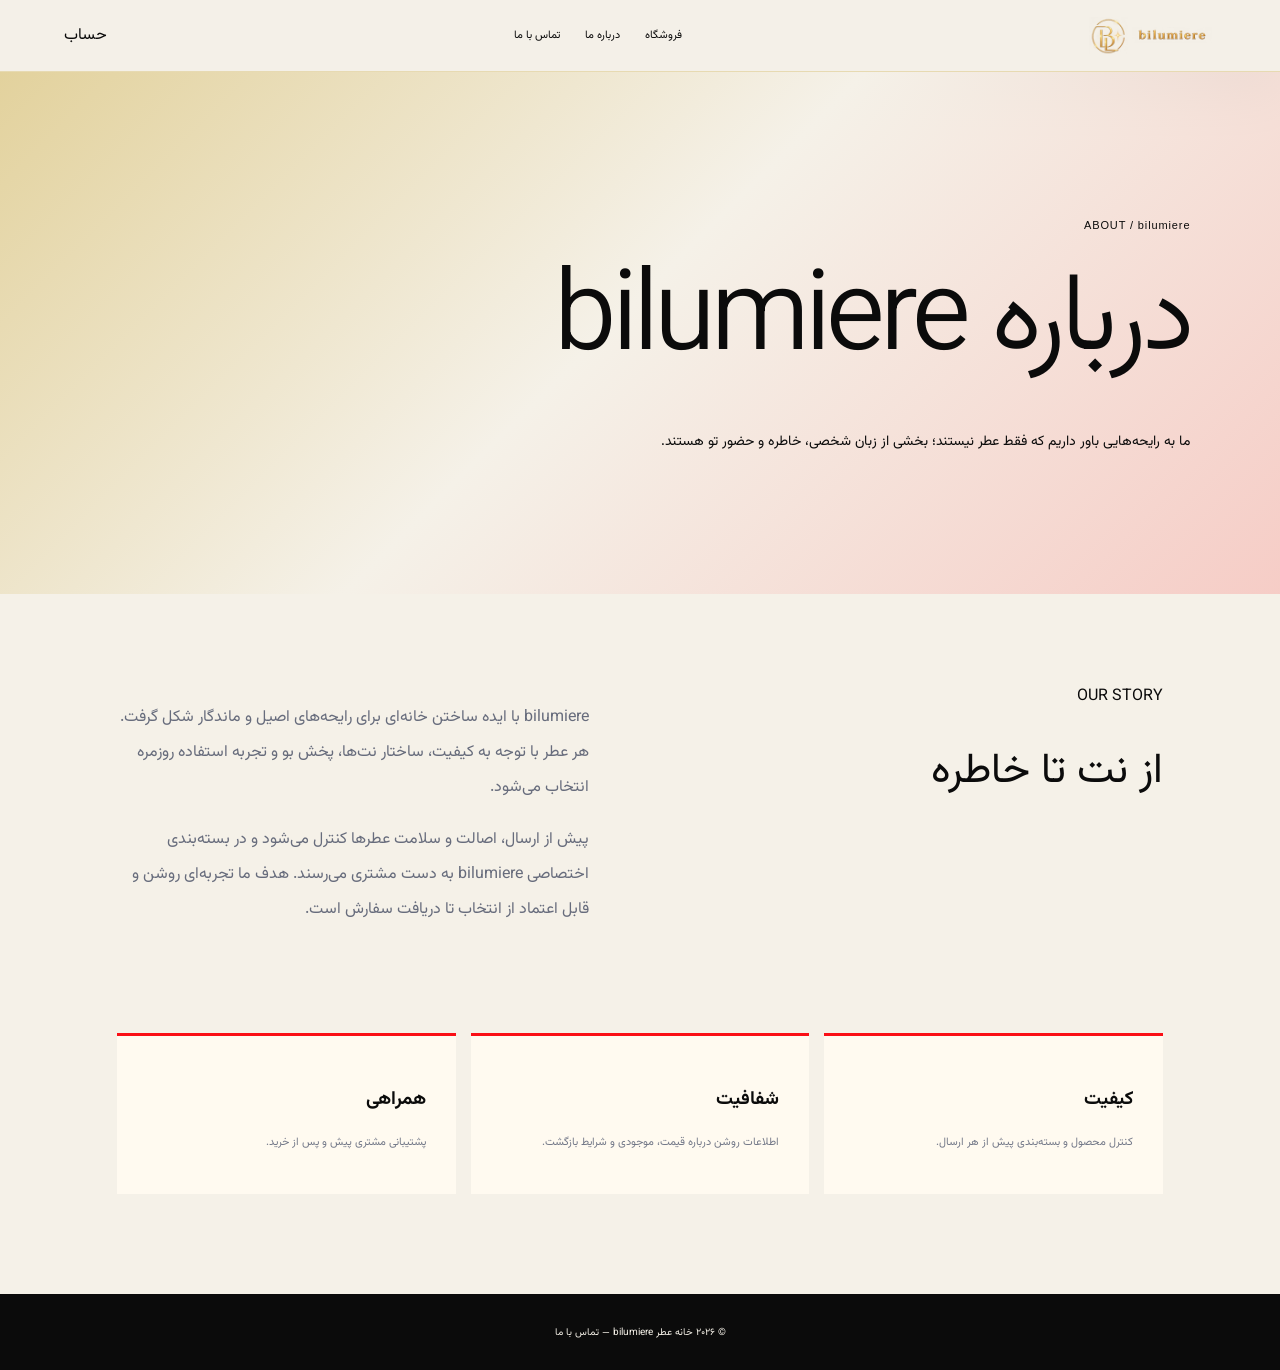
==== about.html @ 6fef71a8 "first commit" ====
<!doctype html><html lang="fa" dir="rtl"><head><meta charset="UTF-8"><meta name="viewport" content="width=device-width,initial-scale=1"><title>درباره bilumiere</title><meta name="description" content="داستان، ارزش‌ها و نگاه خانه عطر bilumiere"><link href="https://fonts.googleapis.com/css2?family=Vazirmatn:wght@300;400;500;600;700&display=swap" rel="stylesheet"><link rel="stylesheet" href="pages.css"><link rel="stylesheet" href="perfume-theme.css?v=2"></head><body><header><a class="brand brand-logo" href="index.html"><img src="assets/bilumiere-logo-header.webp" alt="bilumiere"></a><nav><a href="shop.html">فروشگاه</a><a href="about.html">درباره ما</a><a href="contact.html">تماس با ما</a></nav><a href="account.html">حساب</a></header><main><section class="page-hero"><div><span>ABOUT / bilumiere</span><h1>درباره bilumiere</h1><p>ما به رایحه‌هایی باور داریم که فقط عطر نیستند؛ بخشی از زبان شخصی، خاطره و حضور تو هستند.</p></div></section><section class="content-block"><div><span>OUR STORY</span><h2>از نت تا خاطره</h2></div><div><p>bilumiere با ایده ساختن خانه‌ای برای رایحه‌های اصیل و ماندگار شکل گرفت. هر عطر با توجه به کیفیت، ساختار نت‌ها، پخش بو و تجربه استفاده روزمره انتخاب می‌شود.</p><p>پیش از ارسال، اصالت و سلامت عطرها کنترل می‌شود و در بسته‌بندی اختصاصی bilumiere به دست مشتری می‌رسند. هدف ما تجربه‌ای روشن و قابل اعتماد از انتخاب تا دریافت سفارش است.</p></div></section><section class="values"><article><h3>کیفیت</h3><p>کنترل محصول و بسته‌بندی پیش از هر ارسال.</p></article><article><h3>شفافیت</h3><p>اطلاعات روشن درباره قیمت، موجودی و شرایط بازگشت.</p></article><article><h3>همراهی</h3><p>پشتیبانی مشتری پیش و پس از خرید.</p></article></section></main><footer class="mini-footer">© ۲۰۲۶ خانه عطر bilumiere — <a href="contact.html">تماس با ما</a></footer></body></html>
---- pages.css ----
:root{--ink:#30384f;--paper:#fffaf3;--line:#ddd9d0;--red:#ed716b}
*{box-sizing:border-box}
body{margin:0;background:var(--paper);color:var(--ink);font-family:Vazirmatn,Tahoma,sans-serif}
a{color:inherit;text-decoration:none}
header{height:72px;padding:0 5vw;display:flex;align-items:center;justify-content:space-between;border-bottom:1px solid var(--line)}
.brand{font:bold 21px Arial}.brand sup{color:var(--red)}
header nav{display:flex;gap:25px;font-size:11px}
.page-hero{padding:95px 7vw 85px;min-height:58vh;display:flex;align-items:center;background:linear-gradient(135deg,#dcecff,#fffaf3 55%,#ffe3df)}
.page-hero>div{width:100%}
.page-hero span{display:block;font:11px Arial;letter-spacing:.08em;margin-bottom:24px}
.page-hero h1{font-size:clamp(58px,9vw,112px);font-weight:300;line-height:1.2;letter-spacing:-.045em;margin:0 0 28px;padding-bottom:.08em}
.page-hero p{max-width:620px;margin:0;font-size:14px;line-height:2.15}
.content-block{max-width:1200px;margin:auto;padding:90px 6vw;display:grid;grid-template-columns:1fr 1fr;gap:8vw}
.content-block h2{font-size:42px;line-height:1.35;font-weight:400}
.content-block p{line-height:2.2;color:#676c7c}
.values{display:grid;grid-template-columns:repeat(3,1fr);gap:15px;max-width:1200px;margin:auto;padding:0 6vw 100px}
.values article{padding:30px;background:#fff;border-top:3px solid var(--red)}
.values p{line-height:1.9;color:#737888;font-size:11px}
.contact-grid{max-width:1100px;margin:auto;padding:90px 6vw;display:grid;grid-template-columns:.8fr 1.2fr;gap:7vw}
.contact-info{display:grid;gap:25px}.contact-info div{border-bottom:1px solid var(--line);padding-bottom:20px}.contact-info small{display:block;color:#888}
.contact-form{display:grid;grid-template-columns:1fr 1fr;gap:14px}.contact-form label{display:grid;gap:7px;font-size:10px}.contact-form .wide{grid-column:1/-1}
.contact-form input,.contact-form textarea{padding:14px;border:1px solid var(--line);background:#fff;font:inherit}.contact-form textarea{height:150px}.contact-form button{grid-column:1/-1;border:0;background:var(--ink);color:#fff;padding:16px}.form-message{grid-column:1/-1;line-height:1.9}
.mini-footer{text-align:center;padding:30px;border-top:1px solid var(--line);font-size:10px}
@media(max-width:700px){header{padding:0 18px}header nav{gap:12px;font-size:9px}.page-hero{min-height:auto;padding:65px 20px 70px}.page-hero h1{font-size:clamp(48px,17vw,74px);line-height:1.25;margin-bottom:22px}.page-hero p{font-size:12px}.content-block,.contact-grid{grid-template-columns:1fr;padding:65px 20px}.values{grid-template-columns:1fr;padding:0 20px 70px}.contact-form{grid-template-columns:1fr}.contact-form .wide,.contact-form button{grid-column:auto}}
---- perfume-theme.css ----
@import url("product-media-fix.css?v=1");

:root{
  --ink:#0b0b0b!important;
  --paper:#f5f1e8!important;
  --white:#f5f1e8!important;
  --gold:#d5bb66;
  --red:#fa0f16!important;
  --yellow:#d5bb66!important;
  --blue:#d5bb66!important;
  --lilac:#fa0f16!important;
  --line:rgba(11,11,11,.16)!important;
}
body{background:#f5f1e8;color:#0b0b0b}
::selection{background:#fa0f16;color:#f5f1e8}
.brand{letter-spacing:.16em}.brand sup{color:#fa0f16!important}
header{border-color:rgba(213,187,102,.42)!important;background:rgba(245,241,232,.82)!important;box-shadow:0 18px 55px rgba(11,11,11,.09)!important}
.actions [data-cart],.head-actions a:last-child{border-color:rgba(11,11,11,.35)!important}
.cart-count,.cta b,.quick,.add-product,.contact-form button{background:#0b0b0b!important;color:#f5f1e8!important}
.hero{background:#0b0b0b;color:#f5f1e8}
.hero-media:after{background:linear-gradient(90deg,transparent 20%,rgba(11,11,11,.15) 48%,rgba(11,11,11,.9) 88%)!important}
.hero h1 i,.hero h1 em{color:#d5bb66!important}.hero-copy p{color:rgba(245,241,232,.76)}
.hero .cta{border-color:rgba(245,241,232,.55)}.hero .cta b{background:#d5bb66!important;color:#0b0b0b!important}
.halo{border-color:rgba(213,187,102,.7)!important;box-shadow:0 0 0 30px rgba(213,187,102,.08),0 0 0 70px rgba(250,15,22,.05)!important}
.tag{border-color:rgba(213,187,102,.7)!important;background:rgba(11,11,11,.35)!important;color:#f5f1e8}
.marquee{background:#fa0f16!important;color:#f5f1e8!important}
.intro{background:linear-gradient(145deg,#f5f1e8 0 63%,#d5bb66 150%)!important}
.intro h2 em,.catalog h2 i,.journal h2 i,footer h2 i{color:#fa0f16}
.intro-orb{background:radial-gradient(circle at 35% 30%,#f5f1e8 0 3%,#d5bb66 4% 37%,#fa0f16 38% 61%,#0b0b0b 62%)!important;filter:none!important;opacity:.94}
.catalog{background:#f5f1e8!important}.filters{border-color:rgba(11,11,11,.17)!important}.filters button.active{background:#0b0b0b!important;color:#f5f1e8!important}
.product-media{background:#e8e0cf!important}.product-media:before{content:"EAU DE PARFUM";position:absolute;z-index:2;right:14px;bottom:13px;font:600 7px Arial;letter-spacing:.17em;color:rgba(11,11,11,.55)}
.product-photo{transition:transform .8s cubic-bezier(.16,1,.3,1)}.product:hover .product-photo{transform:scale(1.035)}
.badge{background:#f5f1e8!important;color:#0b0b0b}.quick{border:1px solid #0b0b0b!important}
.journal{background:#0b0b0b!important;color:#f5f1e8}.journal-visual{background:#151515!important}.journal-visual img{width:100%;height:100%;object-fit:cover}.journal a{color:#d5bb66}
footer,.site-footer{background:#0b0b0b!important;color:#f5f1e8!important}.footer-newsletter{border-color:rgba(213,187,102,.35)!important}.footer-newsletter button{background:#fa0f16!important;color:#fff!important}
.cart,.cart-drawer{background:#f5f1e8!important}.toast,.notice,.admin-toast{background:#0b0b0b!important;color:#f5f1e8!important}
.page-hero{background:linear-gradient(135deg,#d5bb66 -35%,#f5f1e8 48%,rgba(250,15,22,.16))!important}.values article{border-top-color:#fa0f16!important;background:#fffaf0!important}
.shop-intro{border-bottom-color:rgba(11,11,11,.16)!important}.filter-panel,.results,.data-card,.settings-card{border-color:rgba(11,11,11,.14)!important}
.custom-select-trigger,.filter-panel input,.filter-panel fieldset{border-color:rgba(11,11,11,.2)!important}
.product-layout,.information,.related{--ink:#0b0b0b}.category-label,.section-index,.eyebrow{color:#9a7f2f!important}.availability i{background:#d5bb66!important}
.purchase-benefits i{color:#fa0f16!important}.tabs button.active{border-color:#fa0f16!important;color:#fa0f16!important}
.auth-art{background:#0b0b0b!important;color:#f5f1e8!important}.auth-art i,.auth-tabs button.active{color:#fa0f16!important}.auth-jewel{background:radial-gradient(circle,#d5bb66 0 24%,#fa0f16 25% 47%,#0b0b0b 48%)!important}
.admin-page,.admin-shell{--ink:#0b0b0b;--paper:#f5f1e8}.sidebar{background:#0b0b0b!important;color:#f5f1e8!important}.sidebar nav button.active{background:#fa0f16!important;color:white!important}.primary{background:#0b0b0b!important;color:#f5f1e8!important}.stat-card:before,.settings-card:before{background:#d5bb66!important}
@media(max-width:800px){.hero-media:after{background:linear-gradient(0deg,rgba(11,11,11,.96),rgba(11,11,11,.05) 72%)!important}.hero-copy{padding-bottom:3vh}.journal{padding-top:18vw!important}}

/* bilumiere header identity */
.brand-logo{display:inline-flex!important;align-items:center;justify-content:center;flex-shrink:0;line-height:0}
.brand-logo img{display:block;width:clamp(118px,10vw,155px);height:auto;max-height:54px;object-fit:contain}
.sidebar .brand-logo{width:100%;justify-content:flex-start;margin-bottom:10px}
.sidebar .brand-logo img,.dash-nav .brand-logo img{width:170px;max-height:62px}
@media(max-width:800px){header .brand-logo img{width:118px;max-height:43px}.mobile-nav .brand-logo img{width:145px;max-height:54px}}

/* Product images always fit the interface instead of using their source dimensions. */
img{max-width:100%}
.product-media,
.slide-product-media,
.shop-card .card-image,
.gallery-stage,
.related-card figure,
.favorite-grid article,
.checkout-thumb,
.cart-thumb,
.cart-pic,
.product-thumb,
.main-image-preview,
.gallery-editor article{overflow:hidden}
.product-media,
.slide-product-media,
.shop-card .card-image{
  width:100%;
  height:auto!important;
  aspect-ratio:4/5;
  background:#eee9df!important;
}
.product-photo,
.product-media>img,
.slide-product-media>img,
.shop-card .card-image>img,
.gallery-stage>img,
.thumb>img,
.related-card img,
.favorite-grid img,
.checkout-thumb img,
.cart-thumb img,
.cart-pic img,
.account-order-items img,
.product-thumb img,
.main-image-preview img,
.gallery-editor img{
  display:block;
  width:100%!important;
  height:100%!important;
  max-width:100%;
  max-height:100%;
  object-fit:contain!important;
  object-position:center;
}
.slide-product{
  flex:0 0 clamp(210px,21vw,295px)!important;
  width:clamp(210px,21vw,295px)!important;
  min-width:0;
  max-width:295px!important;
}
.carousel-rail{display:flex;align-items:flex-start}
.gallery-stage{width:100%;max-height:720px}
.related-card figure{aspect-ratio:4/5;height:auto!important;background:#eee9df}
.favorite-grid article{min-width:0}
.favorite-grid img{aspect-ratio:4/5;height:auto!important;background:#eee9df}
.checkout-thumb,.cart-thumb,.cart-pic,.product-thumb{flex:none}
@media(max-width:600px){
  .slide-product{
    flex-basis:68vw!important;
    width:68vw!important;
    min-width:190px;
    max-width:260px!important;
  }
  .gallery-stage{height:min(55vh,520px)!important}
}
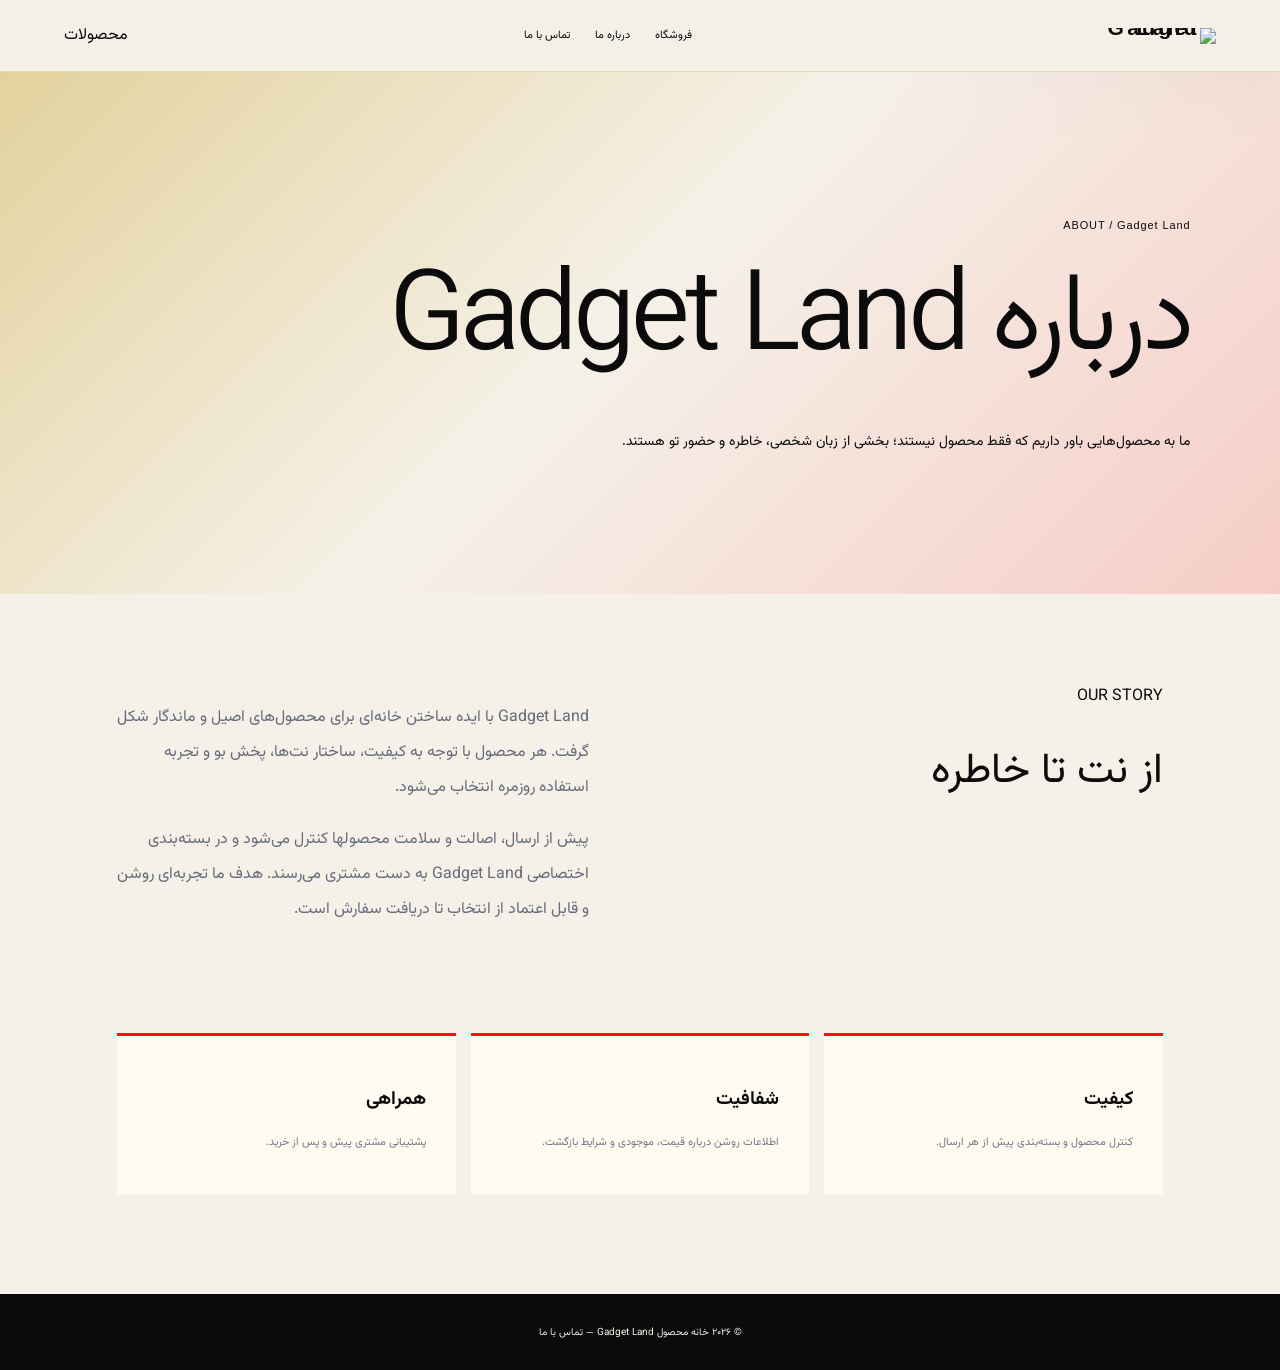
==== commit b4d14fb2: "refactor: publish frontend demo" ====
--- a/about.html
+++ b/about.html
@@ -1 +1 @@
-<!doctype html><html lang="fa" dir="rtl"><head><meta charset="UTF-8"><meta name="viewport" content="width=device-width,initial-scale=1"><title>درباره bilumiere</title><meta name="description" content="داستان، ارزش‌ها و نگاه خانه عطر bilumiere"><link href="https://fonts.googleapis.com/css2?family=Vazirmatn:wght@300;400;500;600;700&display=swap" rel="stylesheet"><link rel="stylesheet" href="pages.css"><link rel="stylesheet" href="perfume-theme.css?v=2"></head><body><header><a class="brand brand-logo" href="index.html"><img src="assets/bilumiere-logo-header.webp" alt="bilumiere"></a><nav><a href="shop.html">فروشگاه</a><a href="about.html">درباره ما</a><a href="contact.html">تماس با ما</a></nav><a href="account.html">حساب</a></header><main><section class="page-hero"><div><span>ABOUT / bilumiere</span><h1>درباره bilumiere</h1><p>ما به رایحه‌هایی باور داریم که فقط عطر نیستند؛ بخشی از زبان شخصی، خاطره و حضور تو هستند.</p></div></section><section class="content-block"><div><span>OUR STORY</span><h2>از نت تا خاطره</h2></div><div><p>bilumiere با ایده ساختن خانه‌ای برای رایحه‌های اصیل و ماندگار شکل گرفت. هر عطر با توجه به کیفیت، ساختار نت‌ها، پخش بو و تجربه استفاده روزمره انتخاب می‌شود.</p><p>پیش از ارسال، اصالت و سلامت عطرها کنترل می‌شود و در بسته‌بندی اختصاصی bilumiere به دست مشتری می‌رسند. هدف ما تجربه‌ای روشن و قابل اعتماد از انتخاب تا دریافت سفارش است.</p></div></section><section class="values"><article><h3>کیفیت</h3><p>کنترل محصول و بسته‌بندی پیش از هر ارسال.</p></article><article><h3>شفافیت</h3><p>اطلاعات روشن درباره قیمت، موجودی و شرایط بازگشت.</p></article><article><h3>همراهی</h3><p>پشتیبانی مشتری پیش و پس از خرید.</p></article></section></main><footer class="mini-footer">© ۲۰۲۶ خانه عطر bilumiere — <a href="contact.html">تماس با ما</a></footer></body></html>
+<!doctype html><html lang="fa" dir="rtl"><head><meta charset="UTF-8"><meta name="viewport" content="width=device-width,initial-scale=1"><title>درباره Gadget Land</title><meta name="description" content="داستان، ارزش‌ها و نگاه خانه محصول Gadget Land"><link href="https://fonts.googleapis.com/css2?family=Vazirmatn:wght@300;400;500;600;700&display=swap" rel="stylesheet"><link rel="stylesheet" href="pages.css"><link rel="stylesheet" href="perfume-theme.css?v=2"></head><body><header><a class="brand brand-logo" href="index.html"><img src="assets/Gadget Land-logo-header.webp" alt="Gadget Land"></a><nav><a href="shop.html">فروشگاه</a><a href="about.html">درباره ما</a><a href="contact.html">تماس با ما</a></nav><a href="shop.html">محصولات</a></header><main><section class="page-hero"><div><span>ABOUT / Gadget Land</span><h1>درباره Gadget Land</h1><p>ما به محصول‌هایی باور داریم که فقط محصول نیستند؛ بخشی از زبان شخصی، خاطره و حضور تو هستند.</p></div></section><section class="content-block"><div><span>OUR STORY</span><h2>از نت تا خاطره</h2></div><div><p>Gadget Land با ایده ساختن خانه‌ای برای محصول‌های اصیل و ماندگار شکل گرفت. هر محصول با توجه به کیفیت، ساختار نت‌ها، پخش بو و تجربه استفاده روزمره انتخاب می‌شود.</p><p>پیش از ارسال، اصالت و سلامت محصولها کنترل می‌شود و در بسته‌بندی اختصاصی Gadget Land به دست مشتری می‌رسند. هدف ما تجربه‌ای روشن و قابل اعتماد از انتخاب تا دریافت سفارش است.</p></div></section><section class="values"><article><h3>کیفیت</h3><p>کنترل محصول و بسته‌بندی پیش از هر ارسال.</p></article><article><h3>شفافیت</h3><p>اطلاعات روشن درباره قیمت، موجودی و شرایط بازگشت.</p></article><article><h3>همراهی</h3><p>پشتیبانی مشتری پیش و پس از خرید.</p></article></section></main><footer class="mini-footer">© ۲۰۲۶ خانه محصول Gadget Land — <a href="contact.html">تماس با ما</a></footer></body></html>
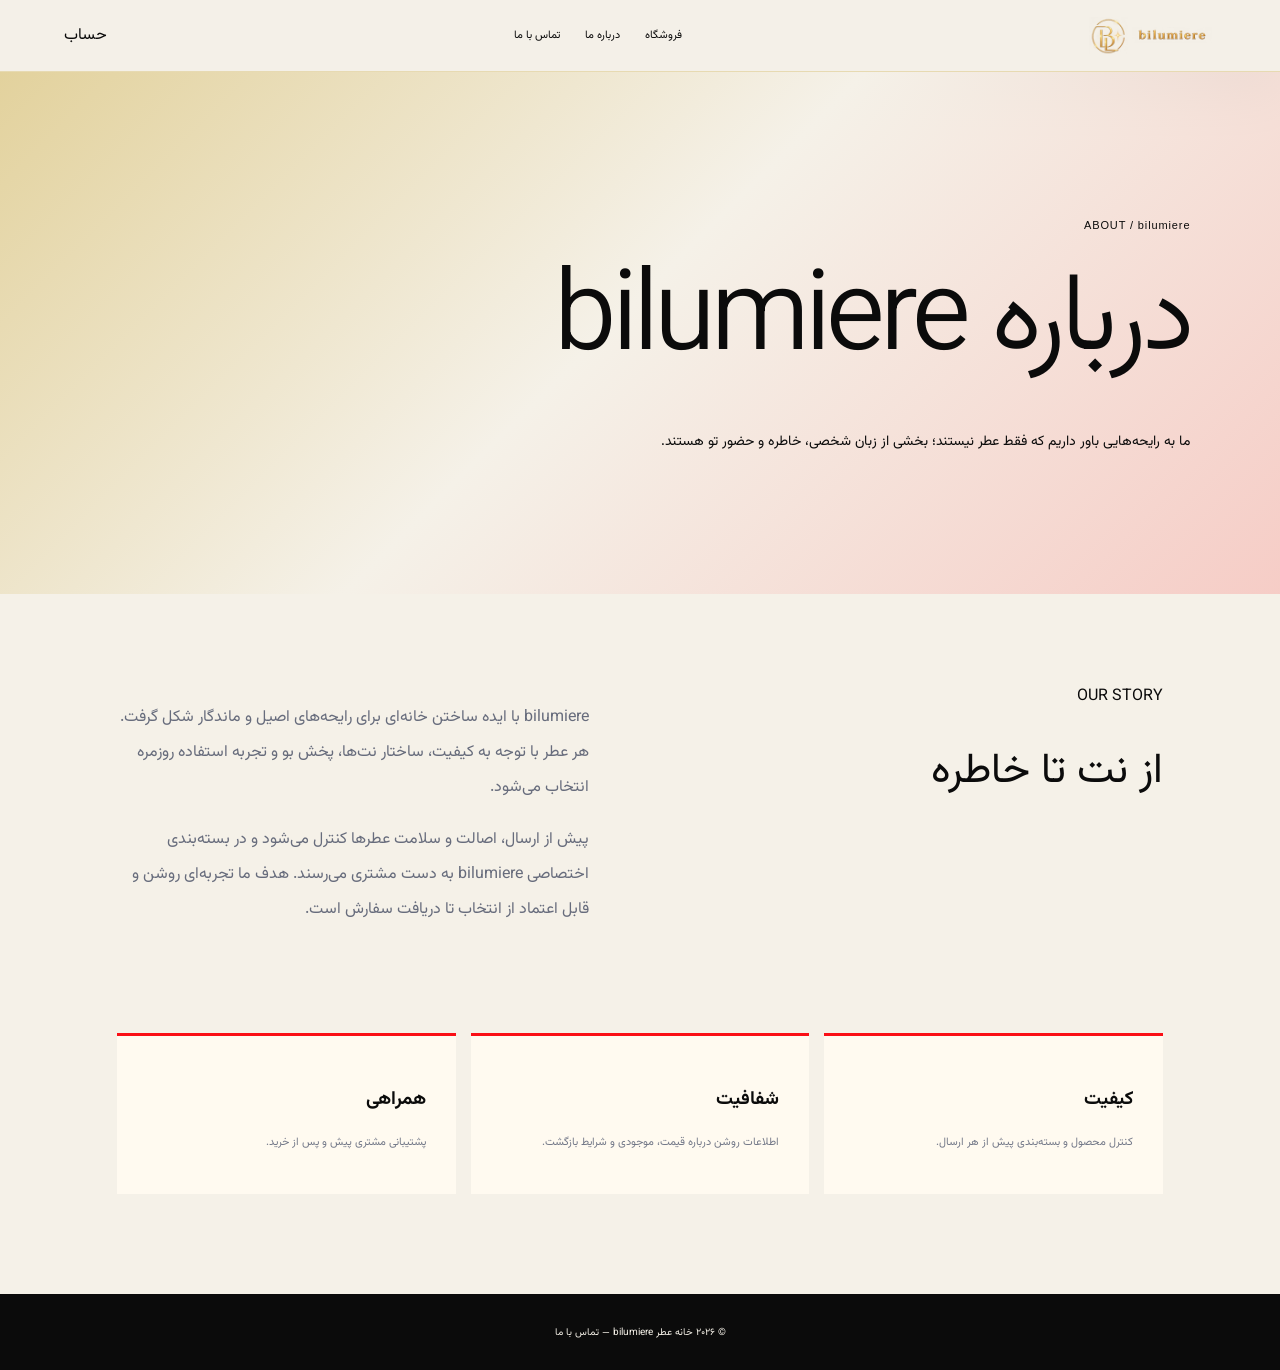
==== commit c510e794: "refactor: publish frontend demo" ====
--- a/about.html
+++ b/about.html
@@ -1 +1 @@
-<!doctype html><html lang="fa" dir="rtl"><head><meta charset="UTF-8"><meta name="viewport" content="width=device-width,initial-scale=1"><title>درباره Gadget Land</title><meta name="description" content="داستان، ارزش‌ها و نگاه خانه محصول Gadget Land"><link href="https://fonts.googleapis.com/css2?family=Vazirmatn:wght@300;400;500;600;700&display=swap" rel="stylesheet"><link rel="stylesheet" href="pages.css"><link rel="stylesheet" href="perfume-theme.css?v=2"></head><body><header><a class="brand brand-logo" href="index.html"><img src="assets/Gadget Land-logo-header.webp" alt="Gadget Land"></a><nav><a href="shop.html">فروشگاه</a><a href="about.html">درباره ما</a><a href="contact.html">تماس با ما</a></nav><a href="shop.html">محصولات</a></header><main><section class="page-hero"><div><span>ABOUT / Gadget Land</span><h1>درباره Gadget Land</h1><p>ما به محصول‌هایی باور داریم که فقط محصول نیستند؛ بخشی از زبان شخصی، خاطره و حضور تو هستند.</p></div></section><section class="content-block"><div><span>OUR STORY</span><h2>از نت تا خاطره</h2></div><div><p>Gadget Land با ایده ساختن خانه‌ای برای محصول‌های اصیل و ماندگار شکل گرفت. هر محصول با توجه به کیفیت، ساختار نت‌ها، پخش بو و تجربه استفاده روزمره انتخاب می‌شود.</p><p>پیش از ارسال، اصالت و سلامت محصولها کنترل می‌شود و در بسته‌بندی اختصاصی Gadget Land به دست مشتری می‌رسند. هدف ما تجربه‌ای روشن و قابل اعتماد از انتخاب تا دریافت سفارش است.</p></div></section><section class="values"><article><h3>کیفیت</h3><p>کنترل محصول و بسته‌بندی پیش از هر ارسال.</p></article><article><h3>شفافیت</h3><p>اطلاعات روشن درباره قیمت، موجودی و شرایط بازگشت.</p></article><article><h3>همراهی</h3><p>پشتیبانی مشتری پیش و پس از خرید.</p></article></section></main><footer class="mini-footer">© ۲۰۲۶ خانه محصول Gadget Land — <a href="contact.html">تماس با ما</a></footer></body></html>
+<!doctype html><html lang="fa" dir="rtl"><head><meta charset="UTF-8"><meta name="viewport" content="width=device-width,initial-scale=1"><title>درباره bilumiere</title><meta name="description" content="داستان، ارزش‌ها و نگاه خانه عطر bilumiere"><link href="https://fonts.googleapis.com/css2?family=Vazirmatn:wght@300;400;500;600;700&display=swap" rel="stylesheet"><link rel="stylesheet" href="pages.css"><link rel="stylesheet" href="perfume-theme.css?v=2"></head><body><header><a class="brand brand-logo" href="index.html"><img src="assets/bilumiere-logo-header.webp" alt="bilumiere"></a><nav><a href="shop.html">فروشگاه</a><a href="about.html">درباره ما</a><a href="contact.html">تماس با ما</a></nav><a href="account.html">حساب</a></header><main><section class="page-hero"><div><span>ABOUT / bilumiere</span><h1>درباره bilumiere</h1><p>ما به رایحه‌هایی باور داریم که فقط عطر نیستند؛ بخشی از زبان شخصی، خاطره و حضور تو هستند.</p></div></section><section class="content-block"><div><span>OUR STORY</span><h2>از نت تا خاطره</h2></div><div><p>bilumiere با ایده ساختن خانه‌ای برای رایحه‌های اصیل و ماندگار شکل گرفت. هر عطر با توجه به کیفیت، ساختار نت‌ها، پخش بو و تجربه استفاده روزمره انتخاب می‌شود.</p><p>پیش از ارسال، اصالت و سلامت عطرها کنترل می‌شود و در بسته‌بندی اختصاصی bilumiere به دست مشتری می‌رسند. هدف ما تجربه‌ای روشن و قابل اعتماد از انتخاب تا دریافت سفارش است.</p></div></section><section class="values"><article><h3>کیفیت</h3><p>کنترل محصول و بسته‌بندی پیش از هر ارسال.</p></article><article><h3>شفافیت</h3><p>اطلاعات روشن درباره قیمت، موجودی و شرایط بازگشت.</p></article><article><h3>همراهی</h3><p>پشتیبانی مشتری پیش و پس از خرید.</p></article></section></main><footer class="mini-footer">© ۲۰۲۶ خانه عطر bilumiere — <a href="contact.html">تماس با ما</a></footer></body></html>
